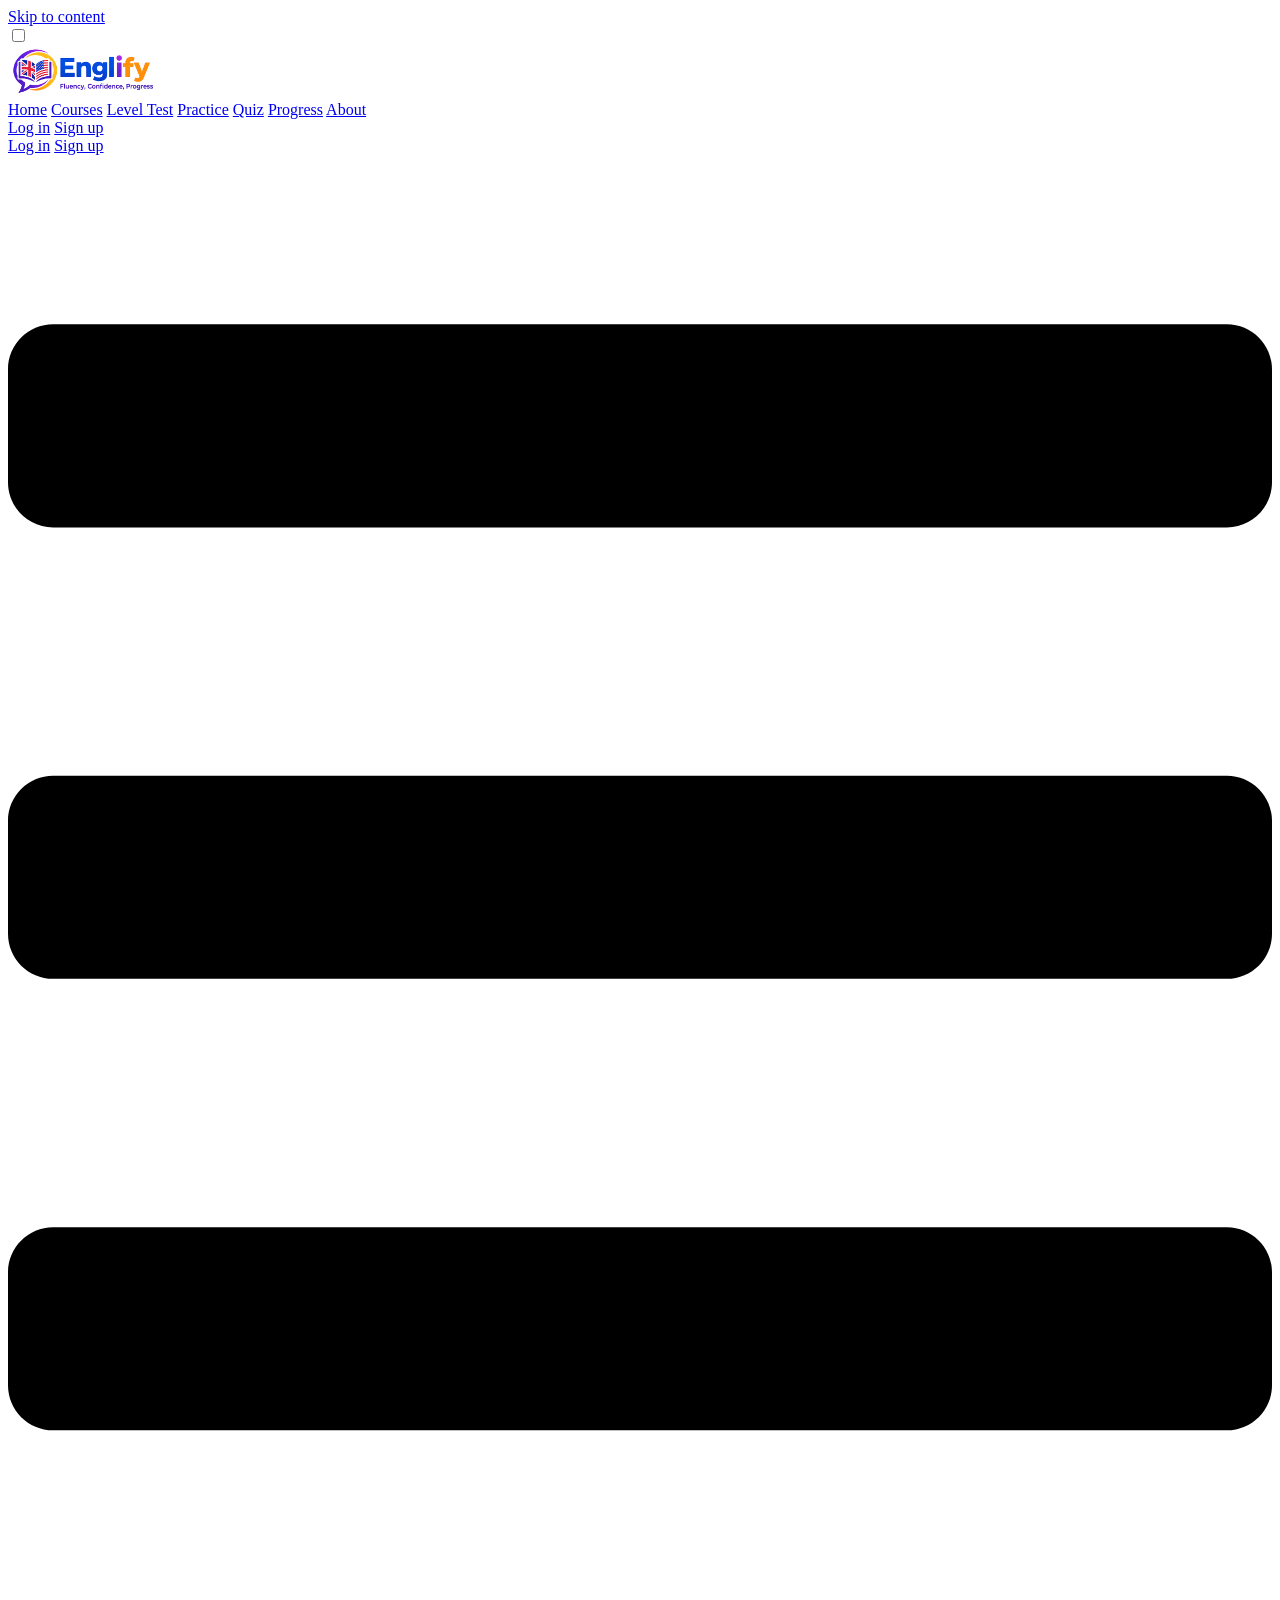
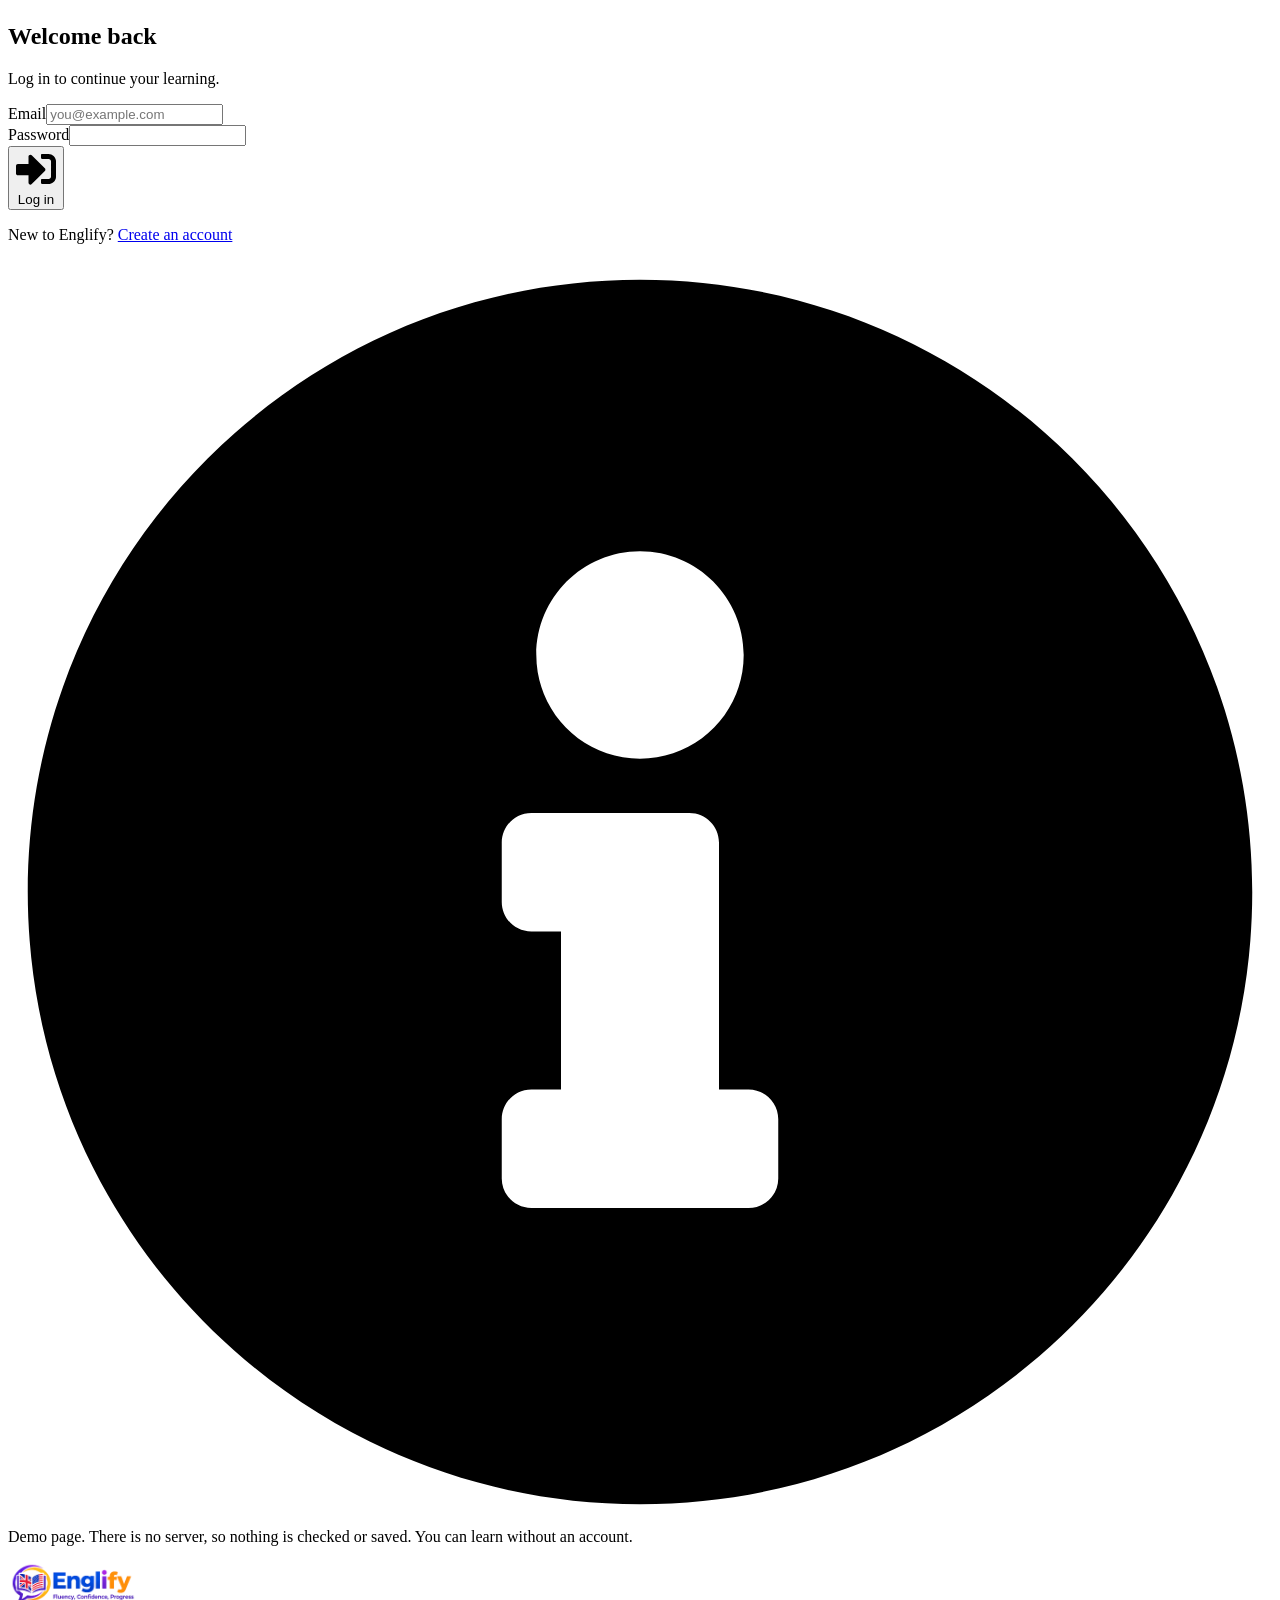
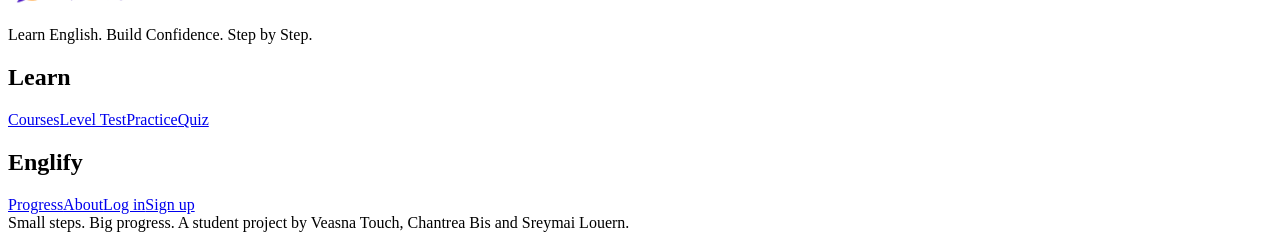
==== login.html @ 208c4c8c "feature/login-page" ====
<!DOCTYPE html>
<html lang="en">
<head>
  <meta charset="utf-8">
  <meta name="viewport" content="width=device-width, initial-scale=1, viewport-fit=cover">
  <title>Log in | Englify</title>
  <meta name="description" content="Englify is a small web-based English learning website. Learn English step by step with lessons, practice and quizzes.">
  <meta name="theme-color" content="#1557D6">
  <link rel="icon" type="image/png" href="assets/favicon.png">
  <link rel="preconnect" href="https://fonts.googleapis.com">
  <link rel="preconnect" href="https://fonts.gstatic.com" crossorigin>
  <link href="https://fonts.googleapis.com/css2?family=Inter:wght@400;500;600;700;800&amp;display=swap" rel="stylesheet">
  <link rel="stylesheet" href="css/style.css">
</head>
<body>
  <a class="skip-link" href="#main">Skip to content</a>

  <header class="site-header">
    <input type="checkbox" id="navToggle" class="nav-toggle sr-only" aria-label="Open or close the menu">
    <div class="container header-inner">
      <a class="brand" href="index.html" aria-label="Englify home">
        <img src="assets/logo.png" alt="Englify: Fluency, Confidence, Progress" width="150" height="51">
      </a>
      <nav class="main-nav" aria-label="Main">
          <a data-nav="home" href="index.html">Home</a>
          <a data-nav="courses" href="courses.html">Courses</a>
          <a data-nav="level-test" href="level-test.html">Level Test</a>
          <a data-nav="practice" href="practice.html">Practice</a>
          <a data-nav="quiz" href="quiz.html">Quiz</a>
          <a data-nav="progress" href="progress.html">Progress</a>
          <a data-nav="about" href="about.html">About</a>
        <div class="nav-auth">
          <a class="btn btn-secondary" href="login.html">Log in</a>
          <a class="btn btn-primary" href="signup.html">Sign up</a>
        </div>
      </nav>
      <div class="header-actions">
        <div class="user-slot">
          <a class="btn btn-secondary btn-sm" href="login.html">Log in</a>
          <a class="btn btn-primary btn-sm hide-sm" href="signup.html">Sign up</a>
        </div>
        <label for="navToggle" class="icon-btn menu-btn" aria-hidden="true"><svg class="i" viewBox="0 0 448 512" fill="currentColor" aria-hidden="true" focusable="false"><path d="M16 132h416c8.837 0 16-7.163 16-16V76c0-8.837-7.163-16-16-16H16C7.163 60 0 67.163 0 76v40c0 8.837 7.163 16 16 16zm0 160h416c8.837 0 16-7.163 16-16v-40c0-8.837-7.163-16-16-16H16c-8.837 0-16 7.163-16 16v40c0 8.837 7.163 16 16 16zm0 160h416c8.837 0 16-7.163 16-16v-40c0-8.837-7.163-16-16-16H16c-8.837 0-16 7.163-16 16v40c0 8.837 7.163 16 16 16z"></path></svg></label>
      </div>
    </div>
  </header>

  <main id="main" tabindex="-1">

    <section class="auth"><div class="card auth-card"><h1 class="h2">Welcome back</h1><p class="muted">Log in to continue your learning.</p>
      <form action="courses.html" method="get">
        <div class="field"><label for="email">Email</label><input class="input" id="email" name="email" type="email" autocomplete="email" placeholder="you@example.com" required></div>
        <div class="field"><label for="password">Password</label><input class="input" id="password" type="password" autocomplete="current-password" required minlength="6"></div>
        <button class="btn btn-primary btn-block" type="submit"><svg class="i" viewBox="0 0 512 512" fill="currentColor" aria-hidden="true" focusable="false"><path d="M416 448h-84c-6.6 0-12-5.4-12-12v-40c0-6.6 5.4-12 12-12h84c17.7 0 32-14.3 32-32V160c0-17.7-14.3-32-32-32h-84c-6.6 0-12-5.4-12-12V76c0-6.6 5.4-12 12-12h84c53 0 96 43 96 96v192c0 53-43 96-96 96zm-47-201L201 79c-15-15-41-4.5-41 17v96H24c-13.3 0-24 10.7-24 24v96c0 13.3 10.7 24 24 24h136v96c0 21.5 26 32 41 17l168-168c9.3-9.4 9.3-24.6 0-34z"></path></svg> Log in</button>
      </form>
      <p class="muted center">New to Englify? <a href="signup.html">Create an account</a></p>
      <p class="demo-note"><svg class="i" viewBox="0 0 512 512" fill="currentColor" aria-hidden="true" focusable="false"><path d="M256 8C119.043 8 8 119.083 8 256c0 136.997 111.043 248 248 248s248-111.003 248-248C504 119.083 392.957 8 256 8zm0 110c23.196 0 42 18.804 42 42s-18.804 42-42 42-42-18.804-42-42 18.804-42 42-42zm56 254c0 6.627-5.373 12-12 12h-88c-6.627 0-12-5.373-12-12v-24c0-6.627 5.373-12 12-12h12v-64h-12c-6.627 0-12-5.373-12-12v-24c0-6.627 5.373-12 12-12h64c6.627 0 12 5.373 12 12v100h12c6.627 0 12 5.373 12 12v24z"></path></svg> Demo page. There is no server, so nothing is checked or saved. You can learn without an account.</p>
    </div></section>
  </main>

  <footer class="site-footer">
    <div class="container footer-grid">
      <div>
        <img class="footer-logo" src="assets/logo.png" alt="Englify" width="130" height="44">
        <p class="footer-tag">Learn English. Build Confidence. Step by Step.</p>
      </div>
      <nav aria-label="Footer">
        <h2>Learn</h2>
        <a href="courses.html">Courses</a><a href="level-test.html">Level Test</a><a href="practice.html">Practice</a><a href="quiz.html">Quiz</a>
      </nav>
      <nav aria-label="Footer, more">
        <h2>Englify</h2>
        <a href="progress.html">Progress</a><a href="about.html">About</a><a href="login.html">Log in</a><a href="signup.html">Sign up</a>
      </nav>
    </div>
    <div class="container footer-bottom">
      <span>Small steps. Big progress.</span>
      <span>A student project by Veasna Touch, Chantrea Bis and Sreymai Louern.</span>
    </div>
  </footer>

  <script src="js/englify.js"></script>
</body>
</html>
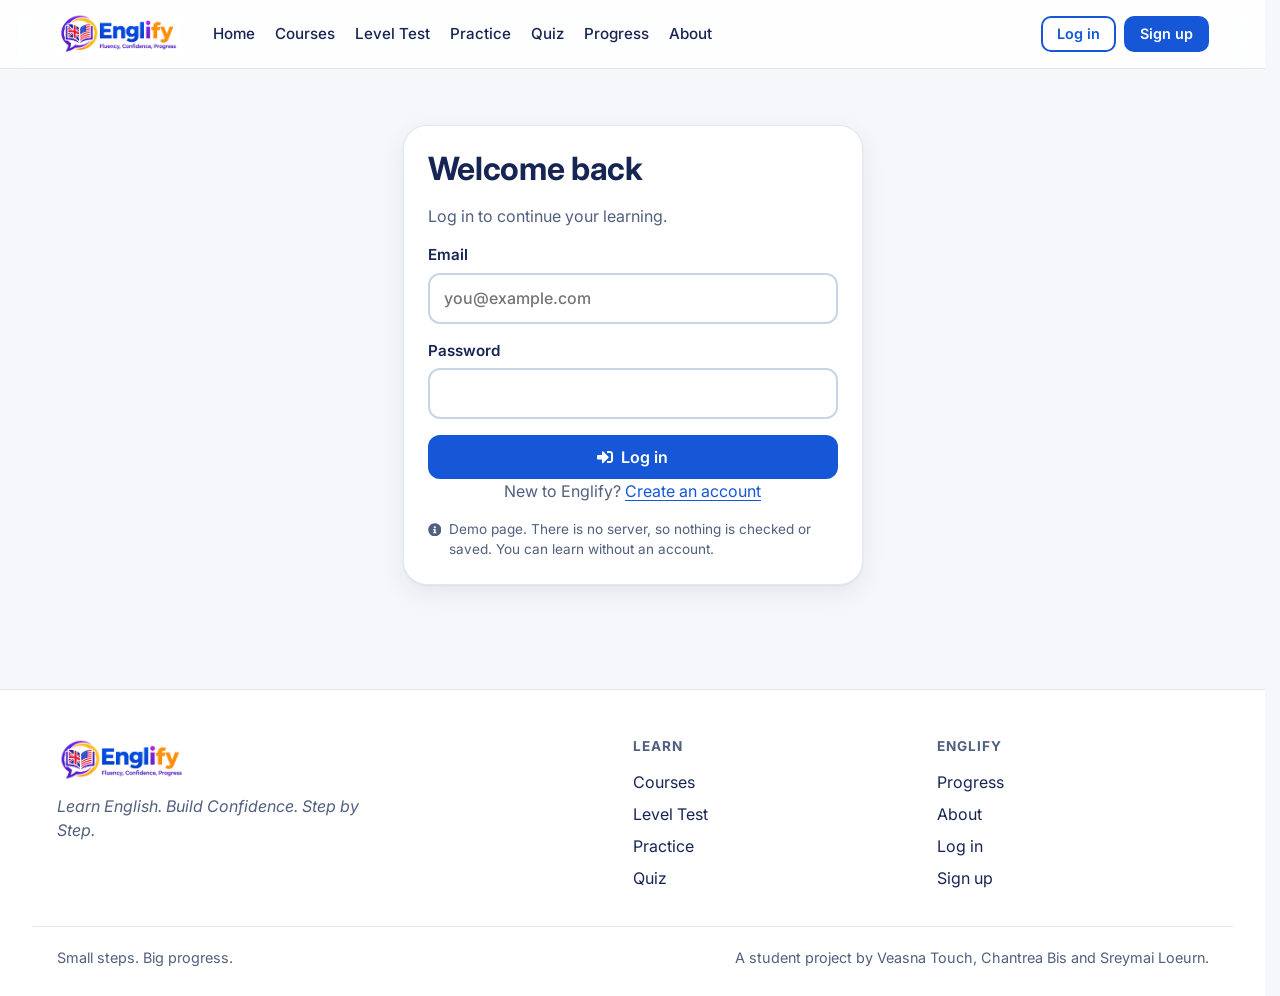
==== commit f53a1b07: "Fix SEO and header bugs on login page" ====
--- a/login.html
+++ b/login.html
@@ -4,7 +4,9 @@
   <meta charset="utf-8">
   <meta name="viewport" content="width=device-width, initial-scale=1, viewport-fit=cover">
   <title>Log in | Englify</title>
-  <meta name="description" content="Englify is a small web-based English learning website. Learn English step by step with lessons, practice and quizzes.">
+  <meta name="description" content="Log in to Englify to continue your English lessons, practice and quizzes.">
+  <meta name="robots" content="noindex, follow">
+  <link rel="canonical" href="https://englify-website-g18.vercel.app/login.html">
   <meta name="theme-color" content="#1557D6">
   <link rel="icon" type="image/png" href="assets/favicon.png">
   <link rel="preconnect" href="https://fonts.googleapis.com">
@@ -18,17 +20,17 @@
   <header class="site-header">
     <input type="checkbox" id="navToggle" class="nav-toggle sr-only" aria-label="Open or close the menu">
     <div class="container header-inner">
-      <a class="brand" href="index.html" aria-label="Englify home">
+      <a class="brand" href="/" aria-label="Englify home">
         <img src="assets/logo.png" alt="Englify: Fluency, Confidence, Progress" width="150" height="51">
       </a>
       <nav class="main-nav" aria-label="Main">
-          <a data-nav="home" href="index.html">Home</a>
-          <a data-nav="courses" href="courses.html">Courses</a>
-          <a data-nav="level-test" href="level-test.html">Level Test</a>
-          <a data-nav="practice" href="practice.html">Practice</a>
-          <a data-nav="quiz" href="quiz.html">Quiz</a>
-          <a data-nav="progress" href="progress.html">Progress</a>
-          <a data-nav="about" href="about.html">About</a>
+        <a data-nav="home" href="/">Home</a>
+        <a data-nav="courses" href="courses.html">Courses</a>
+        <a data-nav="level-test" href="level-test.html">Level Test</a>
+        <a data-nav="practice" href="practice.html">Practice</a>
+        <a data-nav="quiz" href="quiz.html">Quiz</a>
+        <a data-nav="progress" href="progress.html">Progress</a>
+        <a data-nav="about" href="about.html">About</a>
         <div class="nav-auth">
           <a class="btn btn-secondary" href="login.html">Log in</a>
           <a class="btn btn-primary" href="signup.html">Sign up</a>
@@ -39,7 +41,7 @@
           <a class="btn btn-secondary btn-sm" href="login.html">Log in</a>
           <a class="btn btn-primary btn-sm hide-sm" href="signup.html">Sign up</a>
         </div>
-        <label for="navToggle" class="icon-btn menu-btn" aria-hidden="true"><svg class="i" viewBox="0 0 448 512" fill="currentColor" aria-hidden="true" focusable="false"><path d="M16 132h416c8.837 0 16-7.163 16-16V76c0-8.837-7.163-16-16-16H16C7.163 60 0 67.163 0 76v40c0 8.837 7.163 16 16 16zm0 160h416c8.837 0 16-7.163 16-16v-40c0-8.837-7.163-16-16-16H16c-8.837 0-16 7.163-16 16v40c0 8.837 7.163 16 16 16zm0 160h416c8.837 0 16-7.163 16-16v-40c0-8.837-7.163-16-16-16H16c-8.837 0-16 7.163-16 16v40c0 8.837 7.163 16 16 16z"></path></svg></label>
+        <label for="navToggle" class="icon-btn menu-btn"><span class="sr-only">Menu</span><svg class="i" viewBox="0 0 448 512" fill="currentColor" aria-hidden="true" focusable="false"><path d="M16 132h416c8.837 0 16-7.163 16-16V76c0-8.837-7.163-16-16-16H16C7.163 60 0 67.163 0 76v40c0 8.837 7.163 16 16 16zm0 160h416c8.837 0 16-7.163 16-16v-40c0-8.837-7.163-16-16-16H16c-8.837 0-16 7.163-16 16v40c0 8.837 7.163 16 16 16zm0 160h416c8.837 0 16-7.163 16-16v-40c0-8.837-7.163-16-16-16H16c-8.837 0-16 7.163-16 16v40c0 8.837 7.163 16 16 16z"></path></svg></label>
       </div>
     </div>
   </header>
@@ -48,7 +50,7 @@
 
     <section class="auth"><div class="card auth-card"><h1 class="h2">Welcome back</h1><p class="muted">Log in to continue your learning.</p>
       <form action="courses.html" method="get">
-        <div class="field"><label for="email">Email</label><input class="input" id="email" name="email" type="email" autocomplete="email" placeholder="you@example.com" required></div>
+        <div class="field"><label for="email">Email</label><input class="input" id="email" type="email" autocomplete="email" placeholder="you@example.com" required></div>
         <div class="field"><label for="password">Password</label><input class="input" id="password" type="password" autocomplete="current-password" required minlength="6"></div>
         <button class="btn btn-primary btn-block" type="submit"><svg class="i" viewBox="0 0 512 512" fill="currentColor" aria-hidden="true" focusable="false"><path d="M416 448h-84c-6.6 0-12-5.4-12-12v-40c0-6.6 5.4-12 12-12h84c17.7 0 32-14.3 32-32V160c0-17.7-14.3-32-32-32h-84c-6.6 0-12-5.4-12-12V76c0-6.6 5.4-12 12-12h84c53 0 96 43 96 96v192c0 53-43 96-96 96zm-47-201L201 79c-15-15-41-4.5-41 17v96H24c-13.3 0-24 10.7-24 24v96c0 13.3 10.7 24 24 24h136v96c0 21.5 26 32 41 17l168-168c9.3-9.4 9.3-24.6 0-34z"></path></svg> Log in</button>
       </form>
@@ -74,10 +76,10 @@
     </div>
     <div class="container footer-bottom">
       <span>Small steps. Big progress.</span>
-      <span>A student project by Veasna Touch, Chantrea Bis and Sreymai Louern.</span>
+      <span>A student project by Veasna Touch, Chantrea Bis and Sreymai Loeurn.</span>
     </div>
   </footer>
 
   <script src="js/englify.js"></script>
 </body>
-</html>
+</html>
--- a/css/style.css
+++ b/css/style.css
@@ -0,0 +1,2136 @@
+/* =====================================================================
+   Englify: styles (Sass entry file)
+   Edit the files in scss/. Do not edit css/style.css: it is generated.
+   Colours and breakpoints are in _variables.scss.
+   Page styles: _home, _courses (course and lesson pages), _exercises
+   (questions), _progress, _forms (login, about). Shared: _base, _layout,
+   _header, _components, _footer, _responsive. Motion and animation: _motion.
+   ===================================================================== */
+/* 1. TOKENS ---------------------------------------------------------- */
+:root {
+  --font: Inter, system-ui, -apple-system, "Segoe UI", Roboto, "Helvetica Neue", Arial, sans-serif;
+  --radius: 16px;
+  --radius-lg: 24px;
+  --header-h: 68px;
+  /* motion: one set of curves and speeds so everything moves the same way */
+  --ease-out: cubic-bezier(0.22, 0.61, 0.36, 1);
+  --ease-spring: cubic-bezier(0.34, 1.45, 0.64, 1);
+  --t-fast: 0.18s;
+  --t-med: 0.32s;
+  --t-slow: 0.6s;
+  --bg: #F5F7FA;
+  --surface: #FFFFFF;
+  --surface-2: #EEF3FB;
+  --text: #172554;
+  --muted: #51607F;
+  --border: #E2E8F0;
+  --border-strong: #C9D4E6;
+  --primary: #1557D6;
+  --btn-primary: #1557D6;
+  --btn-primary-hover: #1149B3;
+  --primary-tint: #E6EEFC;
+  --secondary: #6D28D9;
+  --btn-secondary: #6D28D9;
+  --secondary-tint: #EEE8FB;
+  --accent: #FF8A00;
+  --accent-text: #9A5200;
+  --accent-tint: #FFF0DA;
+  --on-accent: #172554;
+  --success: #0F7B55;
+  --success-tint: #E3F5EC;
+  --danger: #B42318;
+  --danger-tint: #FDEAE8;
+  --ring-track: #E3E9F5;
+  --disabled-bg: #E8EDF7;
+  --disabled-text: #8A96B0;
+  --nav-bg: rgba(255, 255, 255, 0.88);
+  --shadow: 0 1px 2px rgba(23, 37, 84, 0.06), 0 8px 24px rgba(23, 37, 84, 0.08);
+  --shadow-lg: 0 16px 48px rgba(23, 37, 84, 0.16);
+}
+
+/* colour "tones" used by cards, bubbles and rings */
+.tone-blue {
+  --tone: var(--primary);
+  --tone-tint: var(--primary-tint);
+  --tone-solid: var(--btn-primary);
+  --on-tone: #FFFFFF;
+}
+
+.tone-purple {
+  --tone: var(--secondary);
+  --tone-tint: var(--secondary-tint);
+  --tone-solid: var(--btn-secondary);
+  --on-tone: #FFFFFF;
+}
+
+.tone-orange {
+  --tone: var(--accent-text);
+  --tone-tint: var(--accent-tint);
+  --tone-solid: var(--accent);
+  --on-tone: var(--on-accent);
+}
+
+/* 2. BASE ------------------------------------------------------------ */
+*, *::before, *::after {
+  box-sizing: border-box;
+}
+
+html {
+  -webkit-text-size-adjust: 100%;
+  scroll-behavior: smooth;
+  scroll-padding-top: calc(var(--header-h) + 8px);
+}
+
+body {
+  margin: 0;
+  background: var(--bg);
+  color: var(--text);
+  font-family: var(--font);
+  font-size: 16px;
+  line-height: 1.5;
+  -webkit-font-smoothing: antialiased;
+  text-rendering: optimizeLegibility;
+  padding-top: env(safe-area-inset-top, 0px);
+  padding-bottom: env(safe-area-inset-bottom, 0px);
+  min-height: 100vh;
+  display: flex;
+  flex-direction: column;
+}
+
+main {
+  flex: 1;
+}
+
+main:focus, main:focus-visible {
+  outline: none;
+}
+
+img, svg {
+  max-width: 100%;
+}
+
+a {
+  color: var(--primary);
+  text-decoration-thickness: 1px;
+  text-underline-offset: 3px;
+}
+
+a:hover {
+  text-decoration-thickness: 2px;
+}
+
+h1, h2, h3, h4 {
+  margin: 0 0 0.5em;
+  color: var(--text);
+  letter-spacing: -0.01em;
+}
+
+h1 {
+  font-size: clamp(2.1rem, 1.2rem + 3.2vw, 3rem);
+  line-height: 1.15;
+  font-weight: 800;
+}
+
+h2 {
+  font-size: clamp(1.6rem, 1.1rem + 1.6vw, 2rem);
+  line-height: 1.2;
+  font-weight: 700;
+}
+
+h3 {
+  font-size: 1.25rem;
+  line-height: 1.3;
+  font-weight: 600;
+}
+
+h4 {
+  font-size: 1.125rem;
+  font-weight: 600;
+}
+
+.h2 {
+  font-size: clamp(1.6rem, 1.1rem + 1.6vw, 2rem);
+  line-height: 1.2;
+  font-weight: 700;
+}
+
+.h3 {
+  font-size: 1.25rem;
+  line-height: 1.3;
+  font-weight: 600;
+  display: flex;
+  align-items: center;
+  gap: 10px;
+  margin-bottom: 16px;
+}
+
+p {
+  margin: 0 0 1em;
+}
+
+small {
+  font-size: 0.875rem;
+}
+
+.lead {
+  font-size: 1.125rem;
+  color: var(--muted);
+  max-width: 60ch;
+}
+
+.muted {
+  color: var(--muted);
+}
+
+.center {
+  text-align: center;
+}
+
+.eyebrow {
+  font-size: 0.8125rem;
+  font-weight: 700;
+  letter-spacing: 0.08em;
+  text-transform: uppercase;
+  color: var(--primary);
+  margin: 0 0 10px;
+}
+
+.sr-only {
+  position: absolute;
+  width: 1px;
+  height: 1px;
+  padding: 0;
+  margin: -1px;
+  overflow: hidden;
+  clip: rect(0, 0, 0, 0);
+  border: 0;
+  white-space: nowrap;
+}
+
+.skip-link {
+  position: absolute;
+  left: 16px;
+  top: -60px;
+  z-index: 100;
+  background: var(--btn-primary);
+  color: #fff;
+  padding: 10px 16px;
+  border-radius: 10px;
+}
+
+.skip-link:focus {
+  top: 12px;
+}
+
+:focus-visible {
+  outline: 3px solid var(--accent);
+  outline-offset: 2px;
+  border-radius: 8px;
+}
+
+.i {
+  width: 1em;
+  height: 1em;
+  flex: none;
+  vertical-align: -0.125em;
+}
+
+/* 3. LAYOUT ---------------------------------------------------------- */
+.container {
+  width: 100%;
+  max-width: 1200px;
+  margin: 0 auto;
+  padding: 0 24px;
+}
+
+.narrow {
+  max-width: 820px;
+}
+
+.section {
+  padding: 72px 0;
+}
+
+.section-alt {
+  background: var(--surface);
+  border-top: 1px solid var(--border);
+  border-bottom: 1px solid var(--border);
+}
+
+.section-tight {
+  padding: 32px 0 72px;
+}
+
+.section-head {
+  margin-bottom: 32px;
+}
+
+.section-head h2 {
+  margin-bottom: 0;
+}
+
+.grid {
+  display: grid;
+  gap: 20px;
+}
+
+.grid-2 {
+  grid-template-columns: repeat(2, minmax(0, 1fr));
+}
+
+.grid-3 {
+  grid-template-columns: repeat(3, minmax(0, 1fr));
+}
+
+.grid-4 {
+  grid-template-columns: repeat(4, minmax(0, 1fr));
+}
+
+.gap-top {
+  margin-top: 20px;
+}
+
+.gap-bottom {
+  margin-bottom: 28px;
+}
+
+/* 4. HEADER ---------------------------------------------------------- */
+.site-header {
+  position: sticky;
+  top: env(safe-area-inset-top, 0px);
+  z-index: 50;
+  background: var(--nav-bg);
+  backdrop-filter: saturate(1.4) blur(12px);
+  -webkit-backdrop-filter: saturate(1.4) blur(12px);
+  border-bottom: 1px solid var(--border);
+}
+
+.header-inner {
+  display: flex;
+  align-items: center;
+  gap: 16px;
+  height: var(--header-h);
+}
+
+.brand {
+  display: inline-flex;
+  align-items: center;
+  flex: none;
+  border-radius: 12px;
+}
+
+.brand img {
+  display: block;
+  height: 42px;
+  width: auto;
+}
+
+.main-nav {
+  display: flex;
+  align-items: center;
+  gap: 2px;
+  margin-left: 8px;
+  flex: 1;
+  min-width: 0;
+}
+
+.main-nav a[data-nav] {
+  padding: 8px 9px;
+  border-radius: 10px;
+  color: var(--text);
+  text-decoration: none;
+  font-weight: 500;
+  font-size: 0.95rem;
+  white-space: nowrap;
+}
+
+.main-nav a[data-nav]:hover {
+  background: var(--surface-2);
+}
+
+.main-nav a[data-nav].active {
+  background: var(--primary-tint);
+  color: var(--primary);
+  font-weight: 700;
+}
+
+.nav-auth {
+  display: none;
+}
+
+.header-actions {
+  display: flex;
+  align-items: center;
+  gap: 8px;
+  margin-left: auto;
+}
+
+.user-slot {
+  display: flex;
+  align-items: center;
+  gap: 8px;
+}
+
+.avatar {
+  display: inline-grid;
+  place-items: center;
+  width: 56px;
+  height: 56px;
+  border-radius: 50%;
+  background: var(--tone-solid, var(--btn-primary));
+  color: var(--on-tone, #fff);
+  font-weight: 700;
+  font-size: 1.15rem;
+  flex: none;
+}
+
+.icon-btn {
+  display: inline-grid;
+  place-items: center;
+  width: 42px;
+  height: 42px;
+  border-radius: 12px;
+  border: 1px solid var(--border);
+  background: var(--surface);
+  color: var(--text);
+  cursor: pointer;
+  font-size: 1.05rem;
+}
+
+.icon-btn:hover {
+  border-color: var(--primary);
+  color: var(--primary);
+}
+
+.menu-btn {
+  display: none;
+}
+
+/* menu button without JavaScript: a hidden checkbox + a label */
+.nav-toggle:focus-visible ~ .header-inner .menu-btn {
+  outline: 3px solid var(--accent);
+  outline-offset: 2px;
+}
+
+/* 5. COMPONENTS ------------------------------------------------------ */
+.btn {
+  display: inline-flex;
+  align-items: center;
+  justify-content: center;
+  gap: 8px;
+  min-height: 44px;
+  padding: 0 20px;
+  border-radius: 12px;
+  border: 2px solid transparent;
+  font: 600 1rem/1 var(--font);
+  text-decoration: none;
+  cursor: pointer;
+  transition: background 0.15s, border-color 0.15s, transform 0.15s, box-shadow 0.15s;
+  white-space: nowrap;
+}
+
+.btn:hover {
+  text-decoration: none;
+  transform: translateY(-1px);
+}
+
+.btn:active {
+  transform: none;
+}
+
+.btn-primary {
+  background: var(--btn-primary);
+  color: #fff;
+}
+
+.btn-primary:hover {
+  background: var(--btn-primary-hover);
+  box-shadow: 0 6px 16px rgba(21, 87, 214, 0.28);
+}
+
+.btn-secondary {
+  background: var(--surface);
+  color: var(--primary);
+  border-color: var(--primary);
+}
+
+.btn-secondary:hover {
+  background: var(--primary-tint);
+}
+
+.btn-accent {
+  background: var(--accent);
+  color: var(--on-accent);
+}
+
+.btn-accent:hover {
+  filter: brightness(1.06);
+  box-shadow: 0 6px 16px rgba(255, 138, 0, 0.35);
+}
+
+.btn-ghost {
+  background: transparent;
+  color: var(--text);
+}
+
+.btn-ghost:hover {
+  background: var(--surface-2);
+}
+
+.btn-danger {
+  background: var(--danger-tint);
+  color: var(--danger);
+  border-color: var(--danger);
+}
+
+.btn-sm {
+  min-height: 36px;
+  padding: 0 14px;
+  font-size: 0.9rem;
+  border-radius: 10px;
+}
+
+.btn-lg {
+  min-height: 52px;
+  padding: 0 28px;
+  font-size: 1.05rem;
+}
+
+.btn-block {
+  width: 100%;
+}
+
+.btn:disabled, .btn[disabled] {
+  background: var(--disabled-bg);
+  color: var(--disabled-text);
+  border-color: transparent;
+  cursor: not-allowed;
+  transform: none;
+  box-shadow: none;
+}
+
+.card {
+  background: var(--surface);
+  border: 1px solid var(--border);
+  border-radius: var(--radius-lg);
+  padding: 24px;
+  box-shadow: var(--shadow);
+}
+
+.tag {
+  display: inline-flex;
+  align-items: center;
+  padding: 3px 12px;
+  border-radius: 999px;
+  font-size: 0.8rem;
+  font-weight: 700;
+  white-space: nowrap;
+}
+
+.tag-blue {
+  background: var(--primary-tint);
+  color: var(--primary);
+}
+
+.tag-purple {
+  background: var(--secondary-tint);
+  color: var(--secondary);
+}
+
+.tag-orange {
+  background: var(--accent-tint);
+  color: var(--accent-text);
+}
+
+.bubble {
+  display: inline-grid;
+  place-items: center;
+  width: 44px;
+  height: 44px;
+  border-radius: 14px;
+  background: var(--tone-solid);
+  color: var(--on-tone);
+  font-size: 1.15rem;
+  flex: none;
+}
+
+.bubble-lg {
+  width: 56px;
+  height: 56px;
+  border-radius: 16px;
+  font-size: 1.4rem;
+}
+
+.bar {
+  height: 10px;
+  border-radius: 999px;
+  background: var(--ring-track);
+  overflow: hidden;
+}
+
+.bar > span {
+  display: block;
+  height: 100%;
+  border-radius: 999px;
+  transition: width 0.4s ease;
+}
+
+.fill-purple {
+  background: var(--btn-secondary);
+}
+
+/* 6. HOME ------------------------------------------------------------ */
+.hero {
+  background: radial-gradient(60% 90% at 90% 0%, var(--secondary-tint) 0%, transparent 62%), radial-gradient(50% 70% at 0% 0%, var(--primary-tint) 0%, transparent 60%);
+}
+
+.hero-grid {
+  display: grid;
+  grid-template-columns: 1.1fr 0.9fr;
+  gap: 56px;
+  align-items: center;
+  padding-top: 72px;
+  padding-bottom: 80px;
+}
+
+.hero-copy .lead {
+  margin-bottom: 28px;
+}
+
+.grad-text {
+  background: linear-gradient(90deg, var(--primary), var(--secondary));
+  -webkit-background-clip: text;
+  background-clip: text;
+  -webkit-text-fill-color: transparent;
+  color: var(--primary);
+}
+
+.hero-cta {
+  display: flex;
+  flex-wrap: wrap;
+  gap: 12px;
+  margin-bottom: 28px;
+}
+
+.hero-points {
+  display: flex;
+  flex-wrap: wrap;
+  gap: 8px 22px;
+  list-style: none;
+  padding: 0;
+  margin: 0;
+  color: var(--muted);
+  font-weight: 500;
+  font-size: 0.95rem;
+}
+
+.hero-points li {
+  display: inline-flex;
+  align-items: center;
+  gap: 8px;
+}
+
+.hero-points .i {
+  color: var(--success);
+}
+
+.hero-visual {
+  display: grid;
+  grid-template-columns: 1fr;
+  gap: 16px;
+}
+
+.hv {
+  background: var(--surface);
+  border: 1px solid var(--border);
+  border-radius: 20px;
+  padding: 18px;
+  box-shadow: var(--shadow);
+}
+
+.hv p {
+  margin: 0 0 8px;
+  font-weight: 600;
+}
+
+.hv small {
+  color: var(--muted);
+}
+
+.hv-quiz {
+  display: flex;
+  flex-direction: column;
+  gap: 10px;
+  justify-content: center;
+}
+
+.hv-quiz p {
+  font-size: 1.15rem;
+  margin: 6px 0;
+}
+
+.hv-opt {
+  border: 2px solid var(--border);
+  border-radius: 12px;
+  padding: 10px 14px;
+  font-weight: 600;
+  display: flex;
+  align-items: center;
+  gap: 8px;
+}
+
+.hv-opt.ok {
+  border-color: var(--success);
+  background: var(--success-tint);
+  color: var(--success);
+}
+
+.hv-level-top {
+  display: flex;
+  justify-content: space-between;
+  align-items: center;
+  margin-bottom: 12px;
+  font-size: 0.9rem;
+  color: var(--muted);
+  font-weight: 600;
+}
+
+.feature {
+  display: flex;
+  flex-direction: column;
+  gap: 4px;
+}
+
+.feature .bubble {
+  margin-bottom: 12px;
+}
+
+.feature h3 {
+  margin-bottom: 6px;
+}
+
+.feature p {
+  color: var(--muted);
+  margin: 0;
+}
+
+.steps {
+  list-style: none;
+  padding: 0;
+  margin: 0;
+  display: grid;
+  grid-template-columns: repeat(4, minmax(0, 1fr));
+  gap: 20px;
+}
+
+.step {
+  position: relative;
+}
+
+.step-n {
+  display: inline-grid;
+  place-items: center;
+  width: 40px;
+  height: 40px;
+  border-radius: 50%;
+  background: var(--btn-primary);
+  color: #fff;
+  font-weight: 700;
+  margin-bottom: 14px;
+}
+
+.step:nth-child(2) .step-n {
+  background: var(--btn-secondary);
+}
+
+.step:nth-child(3) .step-n {
+  background: var(--accent);
+  color: var(--on-accent);
+}
+
+.step p {
+  color: var(--muted);
+  margin: 0;
+}
+
+.skill-card {
+  display: flex;
+  align-items: center;
+  gap: 16px;
+  text-decoration: none;
+  color: var(--text);
+  transition: transform 0.15s, border-color 0.15s, box-shadow 0.15s;
+  padding: 20px;
+}
+
+.skill-card:hover {
+  transform: translateY(-3px);
+  border-color: var(--tone);
+  box-shadow: var(--shadow-lg);
+}
+
+.skill-card h3 {
+  margin: 0 0 2px;
+}
+
+.skill-card p {
+  margin: 0;
+  color: var(--muted);
+  font-size: 0.95rem;
+}
+
+.skill-card .go {
+  margin-left: auto;
+  color: var(--muted);
+}
+
+.level-card {
+  display: flex;
+  flex-direction: column;
+  gap: 4px;
+  align-items: flex-start;
+}
+
+.level-card p {
+  color: var(--muted);
+}
+
+.level-badge {
+  display: inline-grid;
+  place-items: center;
+  min-width: 56px;
+  height: 56px;
+  padding: 0 12px;
+  border-radius: 16px;
+  background: var(--tone-solid);
+  color: var(--on-tone);
+  font-weight: 800;
+  font-size: 1.3rem;
+  margin-bottom: 8px;
+}
+
+.cta-band {
+  display: flex;
+  align-items: center;
+  justify-content: space-between;
+  gap: 24px;
+  padding: 40px 44px;
+  border-radius: 28px;
+  background: linear-gradient(120deg, #172554 0%, #1557D6 60%, #6D28D9 120%);
+  color: #fff;
+  box-shadow: var(--shadow-lg);
+}
+
+.cta-band h2 {
+  color: #fff;
+  margin-bottom: 6px;
+}
+
+.cta-band p {
+  margin: 0;
+  color: #D6E2FF;
+  max-width: 56ch;
+}
+
+.hv-quiz .tag {
+  align-self: flex-start;
+}
+
+/* 7. COURSES AND LESSONS -------------------------------------------- */
+.page-head {
+  padding: 48px 0 8px;
+  background: linear-gradient(180deg, var(--tone-tint, var(--primary-tint)) 0%, transparent 100%);
+}
+
+.page-head h1 {
+  margin-bottom: 12px;
+}
+
+.page-head .lead {
+  margin-bottom: 0;
+}
+
+.crumbs {
+  display: flex;
+  align-items: center;
+  gap: 8px;
+  flex-wrap: wrap;
+  font-size: 0.9rem;
+  color: var(--muted);
+  margin-bottom: 16px;
+}
+
+.crumbs a {
+  color: var(--muted);
+}
+
+.crumbs .i {
+  font-size: 0.7rem;
+}
+
+.crumbs span {
+  color: var(--text);
+  font-weight: 600;
+}
+
+.course-card {
+  display: flex;
+  flex-direction: column;
+  gap: 4px;
+}
+
+.course-top {
+  display: flex;
+  justify-content: space-between;
+  align-items: flex-start;
+}
+
+.course-card h2 {
+  font-size: 1.6rem;
+  margin-bottom: 4px;
+}
+
+.course-card p {
+  color: var(--muted);
+}
+
+.course-card .can {
+  font-size: 0.95rem;
+}
+
+.course-card .can strong {
+  color: var(--text);
+}
+
+.skill-chips {
+  list-style: none;
+  padding: 0;
+  margin: 0 0 16px;
+  display: flex;
+  flex-wrap: wrap;
+  gap: 6px;
+}
+
+.skill-chips li {
+  font-size: 0.8rem;
+  font-weight: 600;
+  padding: 4px 10px;
+  border-radius: 999px;
+  background: var(--surface-2);
+  color: var(--muted);
+  display: inline-flex;
+  gap: 4px;
+  align-items: center;
+}
+
+.skill-chips li.done {
+  background: var(--success-tint);
+  color: var(--success);
+}
+
+.course-card .btn {
+  margin-top: auto;
+  align-self: flex-start;
+}
+
+.lesson-card {
+  display: flex;
+  flex-direction: column;
+  gap: 6px;
+  text-decoration: none;
+  color: var(--text);
+  transition: transform 0.15s, border-color 0.15s, box-shadow 0.15s;
+}
+
+.lesson-card:hover {
+  transform: translateY(-3px);
+  border-color: var(--tone);
+  box-shadow: var(--shadow-lg);
+}
+
+.lesson-card h3 {
+  margin: 6px 0 0;
+}
+
+.lesson-card p {
+  color: var(--muted);
+  margin: 0 0 6px;
+  font-size: 0.95rem;
+}
+
+.lesson-top {
+  display: flex;
+  justify-content: space-between;
+  align-items: center;
+}
+
+.go-link {
+  margin-top: auto;
+  padding-top: 8px;
+  font-weight: 600;
+  color: var(--tone);
+  display: inline-flex;
+  align-items: center;
+  gap: 8px;
+}
+
+.quiz-cta {
+  display: flex;
+  align-items: center;
+  gap: 20px;
+  margin-top: 24px;
+}
+
+.quiz-cta h3 {
+  margin: 0 0 4px;
+}
+
+.quiz-cta p {
+  margin: 0;
+  color: var(--muted);
+}
+
+.quiz-cta .btn {
+  margin-left: auto;
+}
+
+.lesson-title {
+  display: flex;
+  gap: 18px;
+  align-items: center;
+}
+
+.lesson-title h1 {
+  font-size: clamp(1.7rem, 1.1rem + 2vw, 2.4rem);
+  margin-bottom: 6px;
+}
+
+.learn-block {
+  margin-bottom: 16px;
+}
+
+.learn-block h3 {
+  margin-bottom: 8px;
+}
+
+.learn-block p {
+  color: var(--muted);
+}
+
+.examples {
+  list-style: none;
+  padding: 0;
+  margin: 12px 0 0;
+  display: flex;
+  flex-wrap: wrap;
+  gap: 8px;
+}
+
+.examples li {
+  background: var(--tone-tint, var(--primary-tint));
+  color: var(--tone, var(--primary));
+  padding: 6px 14px;
+  border-radius: 10px;
+  font-weight: 600;
+}
+
+.tips {
+  list-style: none;
+  padding: 0;
+  margin: 8px 0 0;
+  display: grid;
+  gap: 10px;
+}
+
+.tips li {
+  display: flex;
+  gap: 12px;
+  align-items: flex-start;
+}
+
+.tips .i {
+  color: var(--success);
+  margin-top: 5px;
+}
+
+.tips.big li {
+  font-size: 1.05rem;
+}
+
+.lesson-cta {
+  display: flex;
+  flex-wrap: wrap;
+  gap: 12px;
+  align-items: center;
+  margin-top: 28px;
+}
+
+.intro-card h2 {
+  margin-bottom: 12px;
+}
+
+.intro-card .btn {
+  margin-top: 16px;
+}
+
+.numlist {
+  padding-left: 22px;
+  margin: 0 0 20px;
+  display: grid;
+  gap: 8px;
+}
+
+.numlist li::marker {
+  color: var(--primary);
+  font-weight: 700;
+}
+
+/* 8. EXERCISES ------------------------------------------------------- */
+/* Multiple choice needs no JavaScript: the browser tracks the checked radio,
+   and :has() shows the right colours and the explanation. */
+.passage {
+  margin-bottom: 16px;
+  background: var(--surface-2);
+  box-shadow: none;
+}
+
+.passage h3 {
+  font-size: 1rem;
+  display: flex;
+  align-items: center;
+  gap: 8px;
+  margin-bottom: 8px;
+  color: var(--primary);
+}
+
+.passage p {
+  margin: 0;
+  font-size: 1.05rem;
+  line-height: 1.7;
+}
+
+.blank {
+  display: inline-block;
+  width: 68px;
+  border-bottom: 3px solid var(--primary);
+  margin: 0 6px;
+  transform: translateY(2px);
+}
+
+.audio-card {
+  display: flex;
+  flex-wrap: wrap;
+  align-items: center;
+  gap: 12px;
+  padding: 16px;
+  border-radius: 16px;
+  background: var(--accent-tint);
+  margin-bottom: 22px;
+}
+
+.audio-card small {
+  color: var(--accent-text);
+  font-weight: 500;
+}
+
+.audio-card .hint {
+  margin: 0;
+}
+
+.say-card {
+  padding: 22px;
+  border-radius: 16px;
+  background: var(--primary-tint);
+  margin-bottom: 18px;
+}
+
+.say-text {
+  font-size: 1.35rem;
+  font-weight: 600;
+  margin: 0;
+  line-height: 1.4;
+}
+
+.say-actions {
+  display: flex;
+  flex-wrap: wrap;
+  gap: 12px;
+}
+
+.hint {
+  color: var(--muted);
+  font-size: 0.92rem;
+  margin: 12px 0 0;
+}
+
+.input, .textarea {
+  width: 100%;
+  padding: 12px 14px;
+  min-height: 48px;
+  border: 2px solid var(--border-strong);
+  border-radius: 12px;
+  background: var(--surface);
+  color: var(--text);
+  font: 500 1rem/1.4 var(--font);
+}
+
+.input:focus, .textarea:focus {
+  outline: none;
+  border-color: var(--primary);
+  box-shadow: 0 0 0 4px var(--primary-tint);
+}
+
+.textarea {
+  resize: vertical;
+  min-height: 150px;
+}
+
+.input.is-correct {
+  border-color: var(--success);
+  background: var(--success-tint);
+}
+
+.input.is-wrong {
+  border-color: var(--danger);
+  background: var(--danger-tint);
+}
+
+.q {
+  margin-bottom: 16px;
+  padding: 28px;
+}
+
+.q-skill {
+  margin-bottom: 14px;
+}
+
+.q-text {
+  font-size: clamp(1.25rem, 1rem + 1.1vw, 1.6rem);
+  font-weight: 700;
+  margin-bottom: 20px;
+  line-height: 1.3;
+}
+
+.q-text label {
+  display: block;
+}
+
+.options {
+  display: grid;
+  gap: 12px;
+}
+
+.option {
+  position: relative;
+  display: flex;
+  align-items: center;
+  gap: 14px;
+  padding: 14px 16px;
+  border: 2px solid var(--border);
+  border-radius: 14px;
+  background: var(--surface);
+  color: var(--text);
+  font-weight: 600;
+  cursor: pointer;
+  transition: border-color 0.15s, background 0.15s;
+}
+
+.option input {
+  position: absolute;
+  inset: 0;
+  width: 100%;
+  height: 100%;
+  margin: 0;
+  opacity: 0;
+  cursor: pointer;
+}
+
+.option:hover {
+  border-color: var(--primary);
+  background: var(--primary-tint);
+}
+
+.option:has(input:focus-visible) {
+  outline: 3px solid var(--accent);
+  outline-offset: 2px;
+}
+
+.opt-key {
+  display: inline-grid;
+  place-items: center;
+  width: 30px;
+  height: 30px;
+  border-radius: 8px;
+  background: var(--surface-2);
+  color: var(--muted);
+  font-size: 0.85rem;
+  font-weight: 700;
+  flex: none;
+}
+
+.option:has(input:checked) {
+  border-color: var(--primary);
+  background: var(--primary-tint);
+}
+
+.q:has(input:checked) .option {
+  pointer-events: none;
+}
+
+.q:has(input:checked) .option:has(input[data-right]) {
+  border-color: var(--success);
+  background: var(--success-tint);
+}
+
+.q:has(input:checked) .option:has(input[data-right]) .opt-key {
+  background: var(--success);
+  color: #fff;
+}
+
+.option:has(input:checked:not([data-right])) {
+  border-color: var(--danger);
+  background: var(--danger-tint);
+}
+
+.option:has(input:checked:not([data-right])) .opt-key {
+  background: var(--danger);
+  color: #fff;
+}
+
+.fb {
+  display: none;
+  margin-top: 16px;
+  padding: 16px 20px;
+  border-radius: 16px;
+  border: 2px solid;
+}
+
+.fb.ok {
+  background: var(--success-tint);
+  border-color: var(--success);
+}
+
+.fb.bad {
+  background: var(--danger-tint);
+  border-color: var(--danger);
+}
+
+.fb strong {
+  display: flex;
+  align-items: center;
+  gap: 8px;
+  font-size: 1.05rem;
+}
+
+.fb.ok strong .i {
+  color: var(--success);
+}
+
+.fb.bad strong .i {
+  color: var(--danger);
+}
+
+.fb p {
+  margin: 6px 0 0;
+}
+
+.q:has(input[data-right]:checked) .fb.ok, .q:has(input:checked:not([data-right])) .fb.bad, .fb.show {
+  display: block;
+}
+
+.script {
+  margin: -8px 0 18px;
+  color: var(--muted);
+}
+
+.script summary {
+  cursor: pointer;
+  font-weight: 600;
+}
+
+.script p {
+  margin: 8px 0 0;
+}
+
+.score-card {
+  margin-top: 20px;
+  padding: 32px;
+  text-align: center;
+}
+
+.score-card h2 {
+  margin-bottom: 6px;
+}
+
+.score-card .lead {
+  margin: 0 auto 8px;
+}
+
+.result-actions {
+  display: flex;
+  flex-wrap: wrap;
+  justify-content: center;
+  gap: 12px;
+  margin-top: 16px;
+}
+
+.gap-top:empty {
+  margin-top: 20px;
+}
+
+/* 9. PROGRESS -------------------------------------------------------- */
+.stat {
+  display: flex;
+  align-items: center;
+  gap: 14px;
+  padding: 18px;
+}
+
+.stat strong {
+  display: block;
+  font-size: 1.6rem;
+  line-height: 1.1;
+}
+
+.stat span:not(.bubble) {
+  color: var(--muted);
+  font-size: 0.9rem;
+}
+
+.table-wrap {
+  overflow-x: auto;
+}
+
+.table {
+  width: 100%;
+  border-collapse: collapse;
+}
+
+.table th, .table td {
+  padding: 12px 14px;
+  text-align: left;
+  border-bottom: 1px solid var(--border);
+}
+
+.table thead th {
+  font-size: 0.8rem;
+  text-transform: uppercase;
+  letter-spacing: 0.06em;
+  color: var(--muted);
+}
+
+.table tbody th {
+  font-weight: 600;
+}
+
+.table tbody tr:last-child th, .table tbody tr:last-child td {
+  border-bottom: 0;
+}
+
+/* 10. FORMS, PROFILE, ABOUT ----------------------------------------- */
+.auth {
+  padding: 56px 24px 80px;
+  display: grid;
+  place-items: start center;
+}
+
+.auth-card {
+  width: 100%;
+  max-width: 460px;
+}
+
+.field {
+  margin-bottom: 16px;
+}
+
+.field label {
+  display: block;
+  font-weight: 600;
+  margin-bottom: 6px;
+  font-size: 0.95rem;
+}
+
+.form-ok {
+  display: none;
+  color: var(--success);
+  background: var(--success-tint);
+  border-radius: 10px;
+  padding: 12px 14px;
+  margin-bottom: 16px;
+  font-weight: 600;
+}
+
+.demo-note {
+  display: flex;
+  gap: 8px;
+  align-items: flex-start;
+  font-size: 0.85rem;
+  color: var(--muted);
+  margin: 16px 0 0;
+}
+
+.demo-note .i {
+  margin-top: 4px;
+  flex: none;
+}
+
+select.input {
+  appearance: auto;
+}
+
+.danger-zone {
+  display: flex;
+  align-items: center;
+  justify-content: space-between;
+  gap: 20px;
+  border-color: var(--danger);
+}
+
+.danger-zone .h3, .danger-zone p {
+  margin-bottom: 4px;
+}
+
+.faq {
+  background: var(--surface);
+  border: 1px solid var(--border);
+  border-radius: 16px;
+  padding: 4px 20px;
+  margin-bottom: 10px;
+}
+
+.faq summary {
+  display: flex;
+  justify-content: space-between;
+  align-items: center;
+  gap: 12px;
+  cursor: pointer;
+  list-style: none;
+  padding: 14px 0;
+  font-weight: 600;
+}
+
+.faq summary::-webkit-details-marker {
+  display: none;
+}
+
+.faq summary .i {
+  transition: transform 0.2s;
+  color: var(--muted);
+}
+
+.faq[open] summary .i {
+  transform: rotate(180deg);
+}
+
+.faq p {
+  color: var(--muted);
+  margin: 0 0 14px;
+}
+
+.member {
+  display: flex;
+  align-items: center;
+  gap: 16px;
+}
+
+.member h3 {
+  margin: 0 0 4px;
+}
+
+.member p {
+  margin: 0;
+  color: var(--muted);
+  font-size: 0.92rem;
+}
+
+.form-ok:target {
+  display: block;
+}
+
+/* 11. FOOTER --------------------------------------------------------- */
+.site-footer {
+  background: var(--surface);
+  border-top: 1px solid var(--border);
+  padding-top: 48px;
+  margin-top: 24px;
+}
+
+.footer-grid {
+  display: grid;
+  grid-template-columns: 2fr 1fr 1fr;
+  gap: 32px;
+  padding-bottom: 32px;
+}
+
+.footer-logo {
+  display: block;
+  height: 44px;
+  width: auto;
+  margin-bottom: 12px;
+}
+
+.footer-tag {
+  color: var(--muted);
+  font-style: italic;
+  max-width: 32ch;
+}
+
+.site-footer h2 {
+  font-size: 0.85rem;
+  letter-spacing: 0.08em;
+  text-transform: uppercase;
+  color: var(--muted);
+  margin-bottom: 12px;
+}
+
+.site-footer nav a {
+  display: block;
+  padding: 4px 0;
+  color: var(--text);
+  text-decoration: none;
+}
+
+.site-footer nav a:hover {
+  color: var(--primary);
+  text-decoration: underline;
+}
+
+.footer-bottom {
+  display: flex;
+  justify-content: space-between;
+  gap: 16px;
+  flex-wrap: wrap;
+  padding-top: 20px;
+  padding-bottom: 28px;
+  border-top: 1px solid var(--border);
+  color: var(--muted);
+  font-size: 0.9rem;
+}
+
+/* 12. RESPONSIVE ----------------------------------------------------- */
+@media (max-width: 1240px) {
+  .main-nav {
+    display: none;
+  }
+  .menu-btn {
+    display: inline-grid;
+  }
+  .header-actions {
+    margin-left: auto;
+  }
+  .nav-toggle:checked ~ .header-inner .main-nav {
+    display: flex;
+    flex-direction: column;
+    align-items: stretch;
+    gap: 4px;
+    position: absolute;
+    top: 100%;
+    left: 0;
+    right: 0;
+    margin: 0;
+    padding: 12px 16px 20px;
+    background: var(--surface);
+    border-bottom: 1px solid var(--border);
+    box-shadow: var(--shadow-lg);
+    max-height: calc(100vh - var(--header-h));
+    overflow-y: auto;
+  }
+  .nav-toggle:checked ~ .header-inner .main-nav a[data-nav] {
+    padding: 14px 16px;
+    font-size: 1.05rem;
+  }
+  .nav-toggle:checked ~ .header-inner .nav-auth {
+    display: flex;
+    gap: 10px;
+    padding: 12px 0 0;
+  }
+  .nav-toggle:checked ~ .header-inner .nav-auth .btn {
+    flex: 1;
+  }
+  .user-slot .hide-sm {
+    display: none;
+  }
+}
+@media (max-width: 980px) {
+  .hero-grid {
+    grid-template-columns: 1fr;
+    gap: 40px;
+    padding-top: 48px;
+    padding-bottom: 56px;
+  }
+  .grid-4 {
+    grid-template-columns: repeat(2, minmax(0, 1fr));
+  }
+  .grid-3 {
+    grid-template-columns: repeat(2, minmax(0, 1fr));
+  }
+  .steps {
+    grid-template-columns: repeat(2, minmax(0, 1fr));
+  }
+  .footer-grid {
+    grid-template-columns: 1fr 1fr;
+  }
+  .footer-grid > div {
+    grid-column: 1/-1;
+  }
+  .cta-band {
+    flex-direction: column;
+    align-items: flex-start;
+    padding: 32px;
+  }
+}
+@media (max-width: 760px) {
+  .grid-2 {
+    grid-template-columns: 1fr;
+  }
+  .section {
+    padding: 48px 0;
+  }
+  .section-tight {
+    padding: 24px 0 56px;
+  }
+  .result-actions, .result .chips {
+    justify-content: center;
+  }
+  .danger-zone {
+    flex-direction: column;
+    align-items: flex-start;
+  }
+  .quiz-cta {
+    flex-direction: column;
+    align-items: flex-start;
+  }
+  .quiz-cta .btn {
+    margin-left: 0;
+  }
+}
+@media (max-width: 640px) {
+  .container {
+    padding-left: 16px;
+    padding-right: 16px;
+  }
+  .grid-3, .grid-4, .steps {
+    grid-template-columns: 1fr;
+  }
+  .grid-4.stats, .grid-4.mini-stats {
+    grid-template-columns: repeat(2, minmax(0, 1fr));
+  }
+  .hero-visual {
+    grid-template-columns: 1fr;
+    grid-template-areas: "goal" "streak" "quiz" "level";
+  }
+  .hero-visual .hv-goal {
+    flex-direction: row;
+    text-align: left;
+    gap: 16px;
+    justify-content: flex-start;
+  }
+  .brand img {
+    height: 36px;
+  }
+  .cta-band {
+    padding: 28px 22px;
+  }
+  .hero-cta .btn {
+    flex: 1 1 100%;
+  }
+  .stat {
+    padding: 14px;
+  }
+  .stat strong {
+    font-size: 1.3rem;
+  }
+  .score-list li .muted {
+    display: none;
+  }
+  .footer-bottom {
+    flex-direction: column;
+  }
+}
+@media (max-width: 400px) {
+  .user-slot .btn-secondary {
+    padding: 0 10px;
+  }
+}
+@media (prefers-reduced-motion: reduce) {
+  *, *::before, *::after {
+    animation: none !important;
+    transition: none !important;
+    scroll-behavior: auto !important;
+  }
+}
+@media print {
+  .site-header, .site-footer, .toasts {
+    display: none;
+  }
+  body {
+    background: #fff;
+  }
+}
+/* 1. Page basics ----------------------------------------------------- */
+html {
+  scrollbar-gutter: stable;
+}
+
+@supports (interpolate-size: allow-keywords) {
+  :root {
+    interpolate-size: allow-keywords;
+  }
+}
+@keyframes page-in {
+  from {
+    opacity: 0;
+  }
+}
+@keyframes rise {
+  from {
+    opacity: 0;
+    transform: translateY(14px);
+  }
+}
+main {
+  animation: page-in 0.4s var(--ease-out) backwards;
+}
+
+/* 2. Links, buttons, inputs: one easing everywhere ------------------- */
+a {
+  transition: color var(--t-fast) var(--ease-out), background-color var(--t-fast) var(--ease-out), text-decoration-color var(--t-fast) var(--ease-out);
+}
+
+.btn {
+  transition: background-color var(--t-fast) var(--ease-out), border-color var(--t-fast) var(--ease-out), color var(--t-fast) var(--ease-out), box-shadow var(--t-med) var(--ease-out), transform var(--t-fast) var(--ease-out), filter var(--t-fast) var(--ease-out);
+}
+
+.btn:not(:disabled):not([disabled]):active {
+  transform: translateY(0) scale(0.97);
+  transition-duration: 0.08s;
+}
+
+.icon-btn, .tag, .opt-key, .avatar, .skill-chips li {
+  transition: background-color var(--t-fast) var(--ease-out), border-color var(--t-fast) var(--ease-out), color var(--t-fast) var(--ease-out), transform var(--t-fast) var(--ease-out);
+}
+
+.icon-btn:active {
+  transform: scale(0.94);
+}
+
+.main-nav a[data-nav] {
+  transition: background-color var(--t-fast) var(--ease-out), color var(--t-fast) var(--ease-out);
+}
+
+.input, .textarea {
+  transition: border-color var(--t-fast) var(--ease-out), background-color var(--t-med) var(--ease-out), box-shadow var(--t-med) var(--ease-out);
+}
+
+/* 3. Cards that are links: gentle lift, arrow nudges forward --------- */
+.skill-card, .lesson-card {
+  transition: transform var(--t-med) var(--ease-out), border-color var(--t-med) var(--ease-out), box-shadow var(--t-med) var(--ease-out);
+}
+
+.skill-card:active, .lesson-card:active {
+  transform: translateY(-1px) scale(0.99);
+  transition-duration: 0.1s;
+}
+
+.skill-card .go, .go-link .i {
+  transition: transform var(--t-med) var(--ease-out), color var(--t-med) var(--ease-out);
+}
+
+.skill-card:hover .go {
+  transform: translateX(4px);
+  color: var(--tone);
+}
+
+.lesson-card:hover .go-link .i {
+  transform: translateX(4px);
+}
+
+/* 4. Header: soft shadow once the page has scrolled ------------------ */
+.site-header {
+  transition: box-shadow var(--t-med) var(--ease-out);
+}
+
+.site-header.is-scrolled {
+  box-shadow: 0 6px 24px rgba(23, 37, 84, 0.09);
+}
+
+/* 5. Home hero: content settles in one piece at a time --------------- */
+.hero-copy > * {
+  animation: rise 0.7s var(--ease-out) backwards;
+}
+
+.hero-visual > * {
+  animation: rise 0.8s var(--ease-out) backwards;
+}
+
+.hero-copy > :nth-child(1) {
+  animation-delay: 0.05s;
+}
+
+.hero-copy > :nth-child(2) {
+  animation-delay: 0.1s;
+}
+
+.hero-copy > :nth-child(3) {
+  animation-delay: 0.15s;
+}
+
+.hero-copy > :nth-child(4) {
+  animation-delay: 0.2s;
+}
+
+.hero-copy > :nth-child(5) {
+  animation-delay: 0.25s;
+}
+
+.hero-copy > :nth-child(6) {
+  animation-delay: 0.3s;
+}
+
+.hero-visual > :nth-child(1) {
+  animation-delay: 0.3s;
+}
+
+.hero-visual > :nth-child(2) {
+  animation-delay: 0.4s;
+}
+
+.hero-visual > :nth-child(3) {
+  animation-delay: 0.5s;
+}
+
+.hero-visual > :nth-child(4) {
+  animation-delay: 0.6s;
+}
+
+/* 6. Progress bars grow from empty ----------------------------------- */
+@keyframes bar-grow {
+  from {
+    width: 0;
+  }
+}
+.bar > span {
+  transition: width 0.7s var(--ease-out);
+  animation: bar-grow 0.9s var(--ease-out) 0.25s backwards;
+}
+
+/* 7. Answers: choices, feedback and the score fade and settle in ----- */
+.option {
+  transition: border-color var(--t-fast) var(--ease-out), background-color var(--t-fast) var(--ease-out), color var(--t-fast) var(--ease-out), transform var(--t-fast) var(--ease-out);
+}
+
+.option:hover {
+  transform: translateX(3px);
+}
+
+.option:active {
+  transform: scale(0.99);
+}
+
+@keyframes fb-in {
+  from {
+    opacity: 0;
+    transform: translateY(-8px);
+  }
+}
+@keyframes fb-in-grow {
+  from {
+    opacity: 0;
+    transform: translateY(-8px);
+    height: 0;
+    margin-top: 0;
+    padding-block: 0;
+  }
+}
+:root {
+  --fb-anim: fb-in;
+}
+
+@supports (interpolate-size: allow-keywords) {
+  :root {
+    --fb-anim: fb-in-grow;
+  }
+}
+.fb {
+  overflow: hidden;
+}
+
+.q:has(input[data-right]:checked) .fb.ok,
+.q:has(input:checked:not([data-right])) .fb.bad,
+.fb.show {
+  animation: var(--fb-anim) 0.4s var(--ease-out) backwards;
+}
+
+@keyframes nudge {
+  20% {
+    transform: translateX(-5px);
+  }
+  45% {
+    transform: translateX(4px);
+  }
+  70% {
+    transform: translateX(-2px);
+  }
+  100% {
+    transform: none;
+  }
+}
+@keyframes key-pop {
+  0% {
+    transform: scale(0.6);
+  }
+  60% {
+    transform: scale(1.18);
+  }
+  100% {
+    transform: scale(1);
+  }
+}
+.option:has(input:checked:not([data-right])), .input.is-wrong {
+  animation: nudge 0.4s var(--ease-out);
+}
+
+.q:has(input:checked) .option:has(input[data-right]) .opt-key {
+  animation: key-pop 0.45s var(--ease-spring);
+}
+
+@keyframes pop-in {
+  from {
+    opacity: 0;
+    transform: translateY(16px) scale(0.97);
+  }
+}
+.score-card {
+  animation: pop-in 0.55s var(--ease-spring) backwards;
+}
+
+/* 8. FAQ and script boxes slide open and closed ---------------------- */
+.faq {
+  transition: border-color var(--t-med) var(--ease-out), box-shadow var(--t-med) var(--ease-out);
+}
+
+.faq:hover {
+  border-color: var(--border-strong);
+}
+
+.faq summary .i {
+  transition: transform var(--t-med) var(--ease-out);
+}
+
+@supports (interpolate-size: allow-keywords) and selector(::details-content) {
+  .faq::details-content, .script::details-content {
+    block-size: 0;
+    overflow: hidden;
+    transition: block-size var(--t-med) var(--ease-out), content-visibility var(--t-med) allow-discrete;
+  }
+  .faq[open]::details-content, .script[open]::details-content {
+    block-size: auto;
+  }
+}
+/* 9. Mobile menu: fades and slides down instead of snapping ---------- */
+@keyframes menu-item-in {
+  from {
+    opacity: 0;
+    transform: translateY(-6px);
+  }
+}
+@media (max-width: 1240px) {
+  .main-nav {
+    display: flex;
+    flex-direction: column;
+    align-items: stretch;
+    gap: 4px;
+    position: absolute;
+    top: 100%;
+    left: 0;
+    right: 0;
+    margin: 0;
+    padding: 12px 16px 20px;
+    background: var(--surface);
+    border-bottom: 1px solid var(--border);
+    box-shadow: var(--shadow-lg);
+    max-height: calc(100vh - var(--header-h));
+    overflow-y: auto;
+    opacity: 0;
+    visibility: hidden;
+    pointer-events: none;
+    transform: translateY(-10px);
+    transition: opacity var(--t-med) var(--ease-out), transform var(--t-med) var(--ease-out), visibility 0s linear var(--t-med);
+  }
+  .nav-auth {
+    display: flex;
+    gap: 10px;
+    padding: 12px 0 0;
+  }
+  .nav-auth .btn {
+    flex: 1;
+  }
+  .nav-toggle:checked ~ .header-inner .main-nav {
+    opacity: 1;
+    visibility: visible;
+    pointer-events: auto;
+    transform: none;
+    transition-delay: 0s;
+  }
+  .nav-toggle:checked ~ .header-inner .main-nav > * {
+    animation: menu-item-in 0.35s var(--ease-out) backwards;
+  }
+  .nav-toggle:checked ~ .header-inner .main-nav > :nth-child(1) {
+    animation-delay: 0.04s;
+  }
+  .nav-toggle:checked ~ .header-inner .main-nav > :nth-child(2) {
+    animation-delay: 0.08s;
+  }
+  .nav-toggle:checked ~ .header-inner .main-nav > :nth-child(3) {
+    animation-delay: 0.12s;
+  }
+  .nav-toggle:checked ~ .header-inner .main-nav > :nth-child(4) {
+    animation-delay: 0.16s;
+  }
+  .nav-toggle:checked ~ .header-inner .main-nav > :nth-child(5) {
+    animation-delay: 0.2s;
+  }
+  .nav-toggle:checked ~ .header-inner .main-nav > :nth-child(6) {
+    animation-delay: 0.24s;
+  }
+  .nav-toggle:checked ~ .header-inner .main-nav > :nth-child(7) {
+    animation-delay: 0.28s;
+  }
+  .nav-toggle:checked ~ .header-inner .main-nav > :nth-child(8) {
+    animation-delay: 0.32s;
+  }
+  .nav-toggle:checked ~ .header-inner .menu-btn {
+    background: var(--primary-tint);
+    border-color: var(--primary);
+    color: var(--primary);
+  }
+}
+/* 10. Scroll reveal: englify.js adds .rv to blocks below the fold, then .rv-in
+   when they scroll into view. Blocks already on screen are never hidden. */
+.rv {
+  opacity: 0;
+  transform: translateY(18px);
+  transition: opacity var(--t-slow) var(--ease-out) var(--rv-d, 0s), transform var(--t-slow) var(--ease-out) var(--rv-d, 0s);
+}
+
+.rv.rv-in {
+  opacity: 1;
+  transform: none;
+}
+
+/* 11. Reduced motion: no animation, no transitions, no smooth scrolling.
+   (The same rule exists in _responsive.scss; it is repeated here so this file
+   can be used on its own.) */
+@media (prefers-reduced-motion: reduce) {
+  *, *::before, *::after {
+    animation: none !important;
+    transition: none !important;
+    scroll-behavior: auto !important;
+  }
+}
+@media print {
+  .rv {
+    opacity: 1;
+    transform: none;
+  }
+}
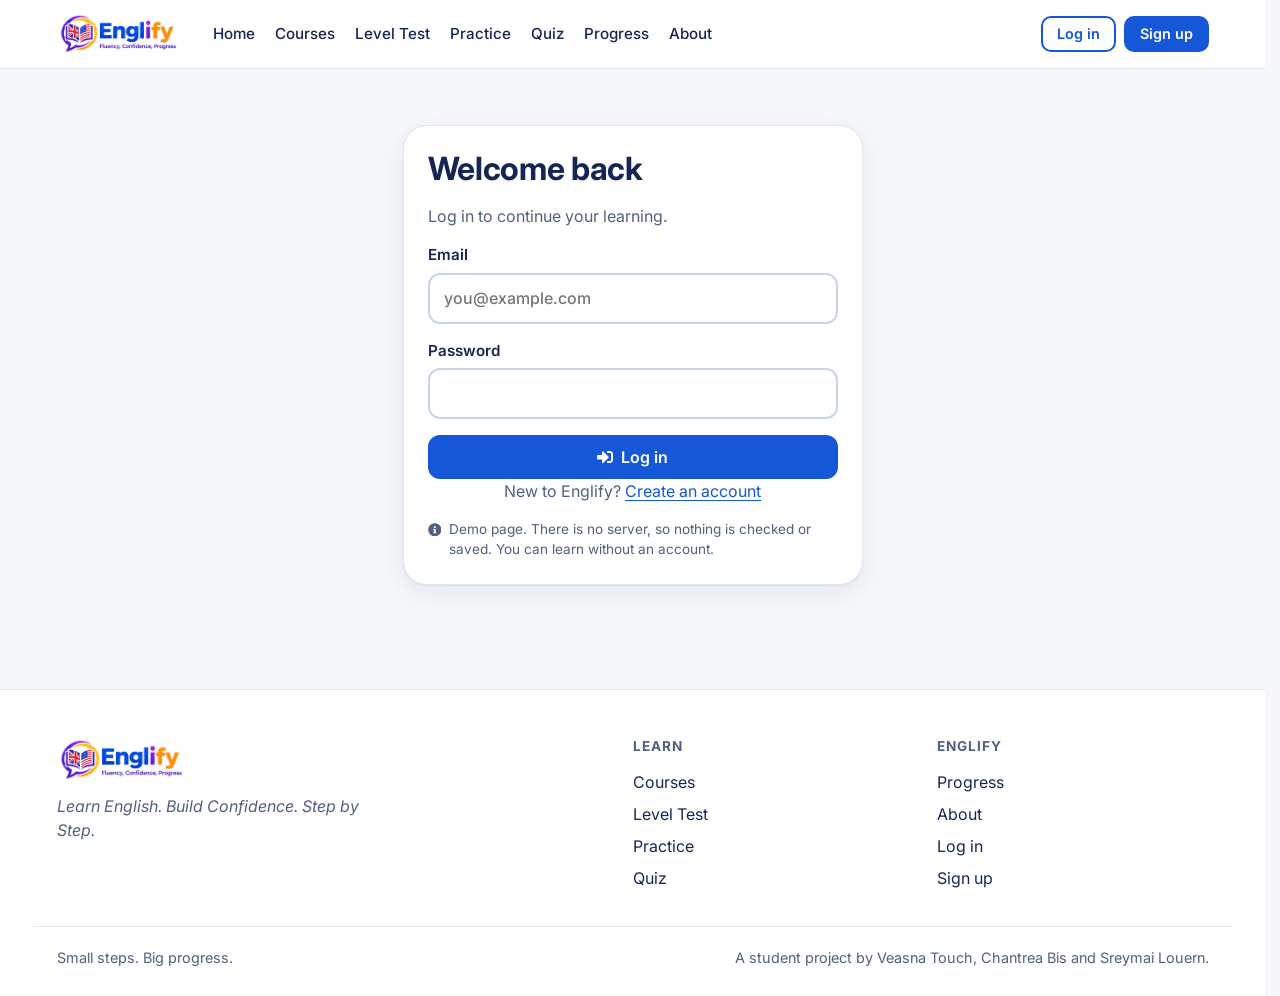
==== commit 7ac843dc: "Update/whole-page" ====
--- a/login.html
+++ b/login.html
@@ -4,9 +4,7 @@
   <meta charset="utf-8">
   <meta name="viewport" content="width=device-width, initial-scale=1, viewport-fit=cover">
   <title>Log in | Englify</title>
-  <meta name="description" content="Log in to Englify to continue your English lessons, practice and quizzes.">
-  <meta name="robots" content="noindex, follow">
-  <link rel="canonical" href="https://englify-website-g18.vercel.app/login.html">
+  <meta name="description" content="Englify is a small web-based English learning website. Learn English step by step with lessons, practice and quizzes.">
   <meta name="theme-color" content="#1557D6">
   <link rel="icon" type="image/png" href="assets/favicon.png">
   <link rel="preconnect" href="https://fonts.googleapis.com">
@@ -20,17 +18,17 @@
   <header class="site-header">
     <input type="checkbox" id="navToggle" class="nav-toggle sr-only" aria-label="Open or close the menu">
     <div class="container header-inner">
-      <a class="brand" href="/" aria-label="Englify home">
+      <a class="brand" href="index.html" aria-label="Englify home">
         <img src="assets/logo.png" alt="Englify: Fluency, Confidence, Progress" width="150" height="51">
       </a>
       <nav class="main-nav" aria-label="Main">
-        <a data-nav="home" href="/">Home</a>
-        <a data-nav="courses" href="courses.html">Courses</a>
-        <a data-nav="level-test" href="level-test.html">Level Test</a>
-        <a data-nav="practice" href="practice.html">Practice</a>
-        <a data-nav="quiz" href="quiz.html">Quiz</a>
-        <a data-nav="progress" href="progress.html">Progress</a>
-        <a data-nav="about" href="about.html">About</a>
+          <a data-nav="home" href="index.html">Home</a>
+          <a data-nav="courses" href="courses.html">Courses</a>
+          <a data-nav="level-test" href="level-test.html">Level Test</a>
+          <a data-nav="practice" href="practice.html">Practice</a>
+          <a data-nav="quiz" href="quiz.html">Quiz</a>
+          <a data-nav="progress" href="progress.html">Progress</a>
+          <a data-nav="about" href="about.html">About</a>
         <div class="nav-auth">
           <a class="btn btn-secondary" href="login.html">Log in</a>
           <a class="btn btn-primary" href="signup.html">Sign up</a>
@@ -41,7 +39,7 @@
           <a class="btn btn-secondary btn-sm" href="login.html">Log in</a>
           <a class="btn btn-primary btn-sm hide-sm" href="signup.html">Sign up</a>
         </div>
-        <label for="navToggle" class="icon-btn menu-btn"><span class="sr-only">Menu</span><svg class="i" viewBox="0 0 448 512" fill="currentColor" aria-hidden="true" focusable="false"><path d="M16 132h416c8.837 0 16-7.163 16-16V76c0-8.837-7.163-16-16-16H16C7.163 60 0 67.163 0 76v40c0 8.837 7.163 16 16 16zm0 160h416c8.837 0 16-7.163 16-16v-40c0-8.837-7.163-16-16-16H16c-8.837 0-16 7.163-16 16v40c0 8.837 7.163 16 16 16zm0 160h416c8.837 0 16-7.163 16-16v-40c0-8.837-7.163-16-16-16H16c-8.837 0-16 7.163-16 16v40c0 8.837 7.163 16 16 16z"></path></svg></label>
+        <label for="navToggle" class="icon-btn menu-btn" aria-hidden="true"><svg class="i" viewBox="0 0 448 512" fill="currentColor" aria-hidden="true" focusable="false"><path d="M16 132h416c8.837 0 16-7.163 16-16V76c0-8.837-7.163-16-16-16H16C7.163 60 0 67.163 0 76v40c0 8.837 7.163 16 16 16zm0 160h416c8.837 0 16-7.163 16-16v-40c0-8.837-7.163-16-16-16H16c-8.837 0-16 7.163-16 16v40c0 8.837 7.163 16 16 16zm0 160h416c8.837 0 16-7.163 16-16v-40c0-8.837-7.163-16-16-16H16c-8.837 0-16 7.163-16 16v40c0 8.837 7.163 16 16 16z"></path></svg></label>
       </div>
     </div>
   </header>
@@ -50,7 +48,7 @@
 
     <section class="auth"><div class="card auth-card"><h1 class="h2">Welcome back</h1><p class="muted">Log in to continue your learning.</p>
       <form action="courses.html" method="get">
-        <div class="field"><label for="email">Email</label><input class="input" id="email" type="email" autocomplete="email" placeholder="you@example.com" required></div>
+        <div class="field"><label for="email">Email</label><input class="input" id="email" name="email" type="email" autocomplete="email" placeholder="you@example.com" required></div>
         <div class="field"><label for="password">Password</label><input class="input" id="password" type="password" autocomplete="current-password" required minlength="6"></div>
         <button class="btn btn-primary btn-block" type="submit"><svg class="i" viewBox="0 0 512 512" fill="currentColor" aria-hidden="true" focusable="false"><path d="M416 448h-84c-6.6 0-12-5.4-12-12v-40c0-6.6 5.4-12 12-12h84c17.7 0 32-14.3 32-32V160c0-17.7-14.3-32-32-32h-84c-6.6 0-12-5.4-12-12V76c0-6.6 5.4-12 12-12h84c53 0 96 43 96 96v192c0 53-43 96-96 96zm-47-201L201 79c-15-15-41-4.5-41 17v96H24c-13.3 0-24 10.7-24 24v96c0 13.3 10.7 24 24 24h136v96c0 21.5 26 32 41 17l168-168c9.3-9.4 9.3-24.6 0-34z"></path></svg> Log in</button>
       </form>
@@ -76,10 +74,10 @@
     </div>
     <div class="container footer-bottom">
       <span>Small steps. Big progress.</span>
-      <span>A student project by Veasna Touch, Chantrea Bis and Sreymai Loeurn.</span>
+      <span>A student project by Veasna Touch, Chantrea Bis and Sreymai Louern.</span>
     </div>
   </footer>
 
   <script src="js/englify.js"></script>
 </body>
-</html>+</html>
